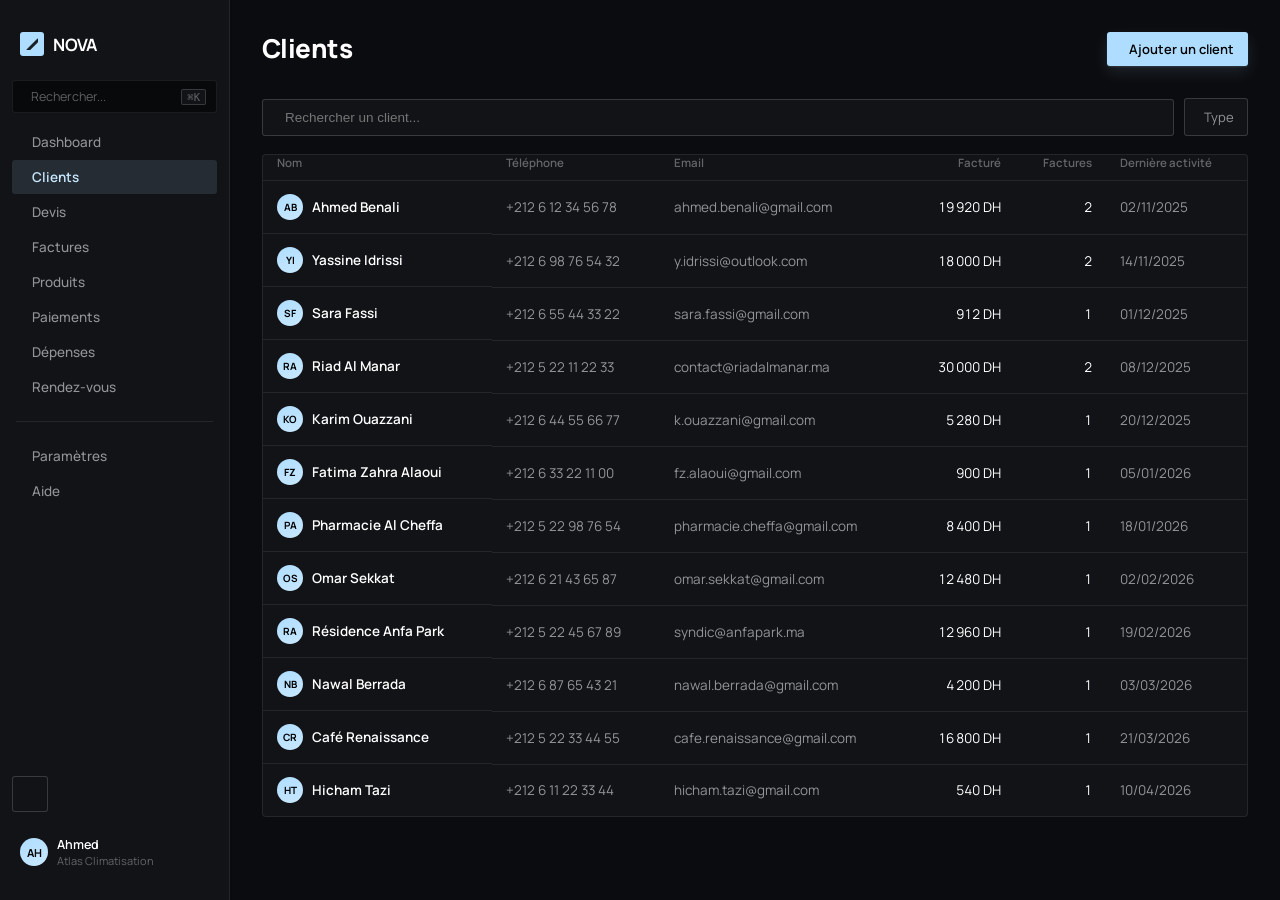
==== frontend/clients.html @ 400c8898 "Add frontend" ====
<!DOCTYPE html>
<html lang="fr">
<head>
<meta charset="UTF-8">
<meta name="viewport" content="width=device-width, initial-scale=1.0">
<title>Clients — NOVA</title>
<link rel="preconnect" href="https://fonts.googleapis.com">
<link href="https://fonts.googleapis.com/css2?family=Manrope:wght@600;700;800&family=Inter:wght@400;500;600;700&display=swap" rel="stylesheet">
<link rel="stylesheet" href="css/style.css">
<link rel="stylesheet" href="css/app.css">
</head>
<body>
<div class="app-shell">

  <aside class="sidebar">
    <a href="index.html" class="brand"><span class="brand-mark"></span>NOVA</a>
    <div class="side-search" data-cmdk-trigger><i data-lucide="search"></i> Rechercher... <kbd>⌘K</kbd></div>
    <nav class="side-nav">
      <a href="dashboard.html"><i data-lucide="layout-dashboard"></i>Dashboard</a>
      <a href="clients.html" class="active"><i data-lucide="users"></i>Clients</a>
      <a href="devis.html"><i data-lucide="file-text"></i>Devis</a>
      <a href="factures.html"><i data-lucide="receipt"></i>Factures</a>
      <a href="produits.html"><i data-lucide="package"></i>Produits</a>
      <a href="paiements.html"><i data-lucide="credit-card"></i>Paiements</a>
      <a href="depenses.html"><i data-lucide="wallet"></i>Dépenses</a>
      <a href="rendezvous.html"><i data-lucide="calendar"></i>Rendez-vous</a>
      <div class="side-sep"></div>
      <a href="settings.html"><i data-lucide="settings"></i>Paramètres</a>
      <a href="#"><i data-lucide="help-circle"></i>Aide</a>
    </nav>
    <div class="side-foot">
      <button class="theme-toggle" style="align-self:flex-start;margin-bottom:6px;" onclick="novaToggleTheme()"><i data-lucide="moon" class="icon-moon"></i><i data-lucide="sun" class="icon-sun"></i></button>
      <div class="user-chip"><div class="avatar">AH</div><div><div class="u-name">Ahmed</div><div class="u-role">Atlas Climatisation</div></div></div>
    </div>
  </aside>

  <main class="main">

    <div id="view-list">
      <div class="topbar">
        <h1>Clients</h1>
        <div class="topbar-actions">
          <button class="btn btn-primary btn-sm" onclick="novaNewClient()"><i data-lucide="user-plus"></i>Ajouter un client</button>
        </div>
      </div>

      <div class="toolbar">
        <div class="search-box"><i data-lucide="search"></i><input type="text" id="client-search" placeholder="Rechercher un client..."></div>
        <div class="filter-chip"><i data-lucide="filter"></i>Type</div>
      </div>

      <div class="panel" style="padding:0;">
        <div class="table-wrap">
          <table class="data-table">
            <thead><tr><th>Nom</th><th>Téléphone</th><th>Email</th><th style="text-align:right;">Facturé</th><th style="text-align:right;">Factures</th><th>Dernière activité</th></tr></thead>
            <tbody id="client-tbody"></tbody>
          </table>
        </div>
      </div>
    </div>

    <div id="view-detail" style="display:none;">
      <button class="btn btn-ghost btn-sm" style="margin-bottom:16px;" onclick="novaCloseDetail()"><i data-lucide="arrow-left"></i>Retour aux clients</button>
      <div class="client-hero">
        <div class="avatar" id="cd-avatar">—</div>
        <div><h1 id="cd-name">—</h1><p id="cd-contact">—</p></div>
      </div>
      <div class="stat-row">
        <div class="stat-box"><div class="s-label">Total facturé</div><div class="s-val" id="cd-total">0 DH</div></div>
        <div class="stat-box"><div class="s-label">Payé</div><div class="s-val" style="color:var(--success)" id="cd-paid">0 DH</div></div>
        <div class="stat-box"><div class="s-label">Impayé</div><div class="s-val" style="color:var(--warning)" id="cd-unpaid">0 DH</div></div>
      </div>
      <div class="panel" style="padding:0;">
        <div class="table-wrap">
          <table class="data-table">
            <thead><tr><th>Type</th><th>N°</th><th>Date</th><th style="text-align:right;">Montant</th><th>Statut</th></tr></thead>
            <tbody id="cd-history"></tbody>
          </table>
        </div>
      </div>
    </div>

  </main>
</div>

<nav class="mobile-nav">
  <a href="dashboard.html"><i data-lucide="layout-dashboard"></i>Accueil</a>
  <a href="clients.html" class="active"><i data-lucide="users"></i>Clients</a>
  <a href="devis.html"><i data-lucide="file-text"></i>Devis</a>
  <a href="factures.html"><i data-lucide="receipt"></i>Factures</a>
  <a href="settings.html"><i data-lucide="more-horizontal"></i>Plus</a>
</nav>

<script src="js/data.js"></script>
<script src="js/icons.js"></script>
<script src="js/app.js"></script>
<script src="js/clients.js"></script>
</body>
</html>
---- frontend/css/style.css ----
/* =========================================================
   NOVA — Design tokens (dark, ice-blue precision theme)
   ========================================================= */
:root{
  --bg:            #0B0C0F;
  --surface:       #121317;
  --surface-sunken:#08090B;
  --text:          #FFFFFF;
  --text-muted:    rgba(255,255,255,0.55);
  --text-faint:    rgba(255,255,255,0.35);
  --border:        rgba(255,255,255,0.08);
  --border-strong: rgba(255,255,255,0.16);

  --accent:        #AFDDFF;
  --accent-ink:    #c8e8ff;
  --accent-tint:   rgba(175,221,255,0.12);
  --accent-tint-2: rgba(175,221,255,0.22);

  --success:       #7CE7A8;
  --success-tint:  rgba(124,231,168,0.12);
  --warning:       #FFD479;
  --warning-tint:  rgba(255,212,121,0.12);
  --danger:        #FF9494;
  --danger-tint:   rgba(255,148,148,0.12);

  --radius-sm: 3px;
  --radius-md: 4px;
  --radius-lg: 6px;
  --radius-full: 3px;

  /* 4px base spacing scale — use these instead of arbitrary values */
  --space-1: 4px;
  --space-2: 8px;
  --space-3: 12px;
  --space-4: 16px;
  --space-5: 24px;
  --space-6: 32px;
  --space-7: 48px;
  --space-8: 64px;

  --shadow-sm: 0 1px 2px rgba(0,0,0,.4);
  --shadow-md: 0 4px 16px rgba(0,0,0,.5), 0 1px 2px rgba(0,0,0,.3);
  --shadow-lg: 0 16px 40px rgba(0,0,0,.6), 0 2px 8px rgba(175,221,255,.06);

  --font-display: 'Space Grotesk', 'Manrope', sans-serif;
  --font-body: 'Manrope', sans-serif;

  --ease: cubic-bezier(.4,0,.2,1);
  --ease-out: cubic-bezier(.16,1,.3,1);
}

/* Toggle = graphite (default) <-> true black, both within the same ice-on-black family */
html[data-theme="dark"]{
  --bg:            #000000;
  --surface:       #0A0A0C;
  --surface-sunken:#000000;
  --border:        rgba(255,255,255,0.06);
  --border-strong: rgba(255,255,255,0.14);
}

*,*::before,*::after{ box-sizing:border-box; }
html{ scroll-behavior:smooth; }
body{
  margin:0;
  font-family:var(--font-body);
  background:var(--bg);
  color:var(--text);
  -webkit-font-smoothing:antialiased;
  transition:background .25s var(--ease), color .25s var(--ease);
}
img{ max-width:100%; display:block; }
a{ color:inherit; text-decoration:none; }
button{ font-family:inherit; }
::selection{ background:var(--accent-tint-2); color:var(--accent-ink); }

:focus-visible{
  outline: 2px solid var(--accent);
  outline-offset: 2px;
  border-radius:2px;
}

h1,h2,h3,h4{
  font-family:var(--font-display);
  margin:0;
  letter-spacing:-0.02em;
  line-height:1.15;
}

p{ margin:0; line-height:1.6; color:var(--text-muted); }

/* Buttons */
.btn{
  display:inline-flex;
  align-items:center;
  justify-content:center;
  gap:8px;
  padding:11px 20px;
  border-radius:var(--radius-sm);
  font-size:14px;
  font-weight:600;
  border:1px solid transparent;
  cursor:pointer;
  transition:transform .15s var(--ease), box-shadow .2s var(--ease), background .2s var(--ease), border-color .2s var(--ease);
  white-space:nowrap;
}
.btn:active{ transform:translateY(1px) scale(.99); }
.btn svg{ width:16px; height:16px; }

.btn-primary{
  background:var(--accent);
  color:#000;
  box-shadow:0 1px 2px rgba(175,221,255,.15), 0 6px 16px rgba(175,221,255,.12);
}
.btn-primary:hover{ background:var(--accent-ink); box-shadow:0 2px 6px rgba(175,221,255,.2), 0 10px 22px rgba(175,221,255,.16); }

.btn-secondary{
  background:var(--surface);
  color:var(--text);
  border-color:var(--border-strong);
}
.btn-secondary:hover{ border-color:var(--accent); color:var(--accent); }

.btn-ghost{
  background:transparent;
  color:var(--text-muted);
}
.btn-ghost:hover{ color:var(--text); background:var(--surface-sunken); }

.btn-sm{ padding:7px 13px; font-size:13px; border-radius:3px; }
.btn-lg{ padding:14px 26px; font-size:15px; border-radius:3px; }
.btn-block{ width:100%; }
.btn-danger-ghost{ color:var(--danger); }
.btn-danger-ghost:hover{ background:var(--danger-tint); }

/* Wordmark (sidebar brand) */
.brand{
  display:flex; align-items:center; gap:9px;
  font-family:var(--font-display);
  font-weight:700;
  font-size:17px;
  letter-spacing:-0.01em;
}
.brand-mark{
  width:24px; height:24px;
  border-radius:3px;
  background:var(--accent);
  position:relative;
  flex-shrink:0;
}
.brand-mark::after{
  content:"";
  position:absolute; inset:6px;
  border-radius:1px;
  background:#000;
  opacity:.85;
  clip-path:polygon(0 100%, 100% 0, 100% 35%, 35% 100%);
}

/* Scroll-reveal */
.reveal{
  opacity:0;
  transform:translateY(18px);
  transition:opacity .55s var(--ease-out), transform .55s var(--ease-out);
}
.reveal.in-view{ opacity:1; transform:translateY(0); }
@media (prefers-reduced-motion: reduce){
  .reveal{ opacity:1; transform:none; transition:none; }
}

/* Theme toggle button */
.theme-toggle{
  width:36px; height:36px; border-radius:3px; border:1px solid var(--border-strong);
  background:var(--surface); display:flex; align-items:center; justify-content:center; cursor:pointer;
  color:var(--text-muted);
}
.theme-toggle:hover{ color:var(--text); border-color:var(--accent); }
.theme-toggle svg{ width:16px; height:16px; }
.theme-toggle .icon-sun{ display:none; }
html[data-theme="dark"] .theme-toggle .icon-moon{ display:none; }
html[data-theme="dark"] .theme-toggle .icon-sun{ display:block; }
---- frontend/css/app.css ----
/* =========================================================
   NOVA — App shell (dashboard, devis, factures, clients)
   ========================================================= */
.app-shell{
  display:grid;
  grid-template-columns:230px 1fr;
  min-height:100vh;
}

/* ---------- Sidebar ---------- */
.sidebar{
  background:var(--surface);
  border-right:1px solid var(--border);
  padding:var(--space-5) var(--space-3);
  display:flex; flex-direction:column;
  position:sticky; top:0; height:100vh;
}
.sidebar .brand{ padding:var(--space-2) var(--space-2) var(--space-5); }
.side-nav{ display:flex; flex-direction:column; gap:1px; }
.side-nav a{
  display:flex; align-items:center; gap:10px;
  padding:8px 10px; border-radius:3px;
  font-size:13.5px; font-weight:500; color:var(--text-muted);
  transition:background .15s var(--ease), color .15s var(--ease);
}
.side-nav a svg{ width:17px; height:17px; flex-shrink:0; }
.side-nav a:hover{ background:var(--surface-sunken); color:var(--text); }
.side-nav a.active{ background:var(--accent-tint); color:var(--accent-ink); font-weight:600; }
.side-nav-label{
  font-size:10.5px; font-weight:700; letter-spacing:.06em; text-transform:uppercase;
  color:var(--text-faint); padding:var(--space-4) var(--space-2) 6px;
}
.side-nav-label:first-child{ padding-top:0; }
.side-sep{ height:1px; background:var(--border); margin:var(--space-4) 4px; }
.side-foot{ margin-top:auto; display:flex; flex-direction:column; gap:2px; }

.side-search{
  display:flex; align-items:center; gap:8px;
  border:1px solid var(--border); border-radius:3px;
  padding:7px 10px; margin-bottom:var(--space-3); font-size:12.5px; color:var(--text-faint);
  cursor:pointer; background:var(--surface-sunken);
}
.side-search kbd{
  margin-left:auto; font-size:10.5px; background:var(--surface); border:1px solid var(--border-strong);
  border-radius:2px; padding:1px 5px; color:var(--text-faint);
}

/* Quick-create — one button, every creation action, reachable from any page */
.quick-create{ position:relative; margin-bottom:var(--space-4); }
.quick-create-btn{
  display:flex; align-items:center; justify-content:center; gap:7px; width:100%;
  padding:9px 12px; border-radius:3px; border:none; cursor:pointer;
  background:var(--accent); color:#000; font-size:13.5px; font-weight:600;
  transition:background .15s var(--ease);
}
.quick-create-btn:hover{ background:var(--accent-ink); }
.quick-create-btn svg{ width:15px; height:15px; }
.quick-create-menu{
  position:absolute; top:calc(100% + 6px); left:0; right:0; z-index:80;
  background:var(--surface); border:1px solid var(--border); border-radius:3px;
  box-shadow:var(--shadow-lg); padding:6px; opacity:0; pointer-events:none; transform:translateY(-4px);
  transition:opacity .15s var(--ease), transform .15s var(--ease);
}
.quick-create-menu.open{ opacity:1; pointer-events:auto; transform:translateY(0); }
.quick-create-menu a{
  display:flex; align-items:center; gap:9px; padding:8px 9px; border-radius:3px;
  font-size:13px; color:var(--text); font-weight:500;
}
.quick-create-menu a:hover{ background:var(--surface-sunken); }
.quick-create-menu a svg{ width:15px; height:15px; color:var(--text-muted); }

.user-chip{
  display:flex; align-items:center; gap:9px;
  padding:8px 8px; border-radius:3px; margin-top:8px;
}
.user-chip:hover{ background:var(--surface-sunken); }
.avatar{
  width:28px; height:28px; border-radius:50%;
  background:linear-gradient(155deg, var(--accent), var(--accent-ink));
  color:#000; display:flex; align-items:center; justify-content:center;
  font-size:11px; font-weight:700; flex-shrink:0;
}
.user-chip .u-name{ font-size:12.5px; font-weight:600; }
.user-chip .u-role{ font-size:11px; color:var(--text-faint); }

/* ---------- Main area ---------- */
.main{ padding:var(--space-6) var(--space-6) var(--space-8); min-width:0; }
.topbar{
  display:flex; align-items:center; justify-content:space-between; margin-bottom:var(--space-6); gap:16px;
}
.topbar h1{ font-size:26px; font-weight:800; }
.topbar-actions{ display:flex; align-items:center; gap:10px; }

.page-head{ margin-bottom:var(--space-6); }
.page-head h1{ font-size:26px; font-weight:800; margin-bottom:6px; }
.page-head p{ font-size:14px; }

/* ---------- KPI cards ---------- */
.kpi-grid{ display:grid; grid-template-columns:repeat(4,1fr); gap:var(--space-4); margin-bottom:var(--space-6); }
.kpi-card{
  background:var(--surface); border:1px solid var(--border); border-radius:var(--radius-md);
  padding:18px 20px; transition:box-shadow .2s var(--ease), transform .2s var(--ease);
}
.kpi-card:hover{ box-shadow:var(--shadow-sm); transform:translateY(-1px); }
.kpi-top{ display:flex; align-items:center; justify-content:space-between; margin-bottom:10px; }
.kpi-label{ font-size:12.5px; color:var(--text-muted); font-weight:500; }
.kpi-icon{ width:28px; height:28px; border-radius:3px; display:flex; align-items:center; justify-content:center; background:var(--accent-tint); color:var(--accent); }
.kpi-icon svg{ width:14px; height:14px; }
.kpi-val{ font-family:var(--font-display); font-size:25px; font-weight:800; margin-bottom:8px; }
.kpi-delta{ font-size:12px; font-weight:600; display:inline-flex; align-items:center; gap:4px; white-space:nowrap; }
.kpi-delta.up{ color:var(--success); }
.kpi-delta.down{ color:var(--danger); }
.kpi-delta-note{ color:var(--text-faint); font-weight:400; }
.kpi-bottom{ display:flex; align-items:center; justify-content:space-between; gap:10px; }
.sparkline{ width:58px; height:24px; overflow:visible; flex-shrink:0; }
.sparkline polyline{
  fill:none; stroke:var(--accent); stroke-width:2; stroke-linecap:round; stroke-linejoin:round;
  stroke-dasharray:220; stroke-dashoffset:220; animation:spark-draw 1.2s var(--ease-out) .2s forwards;
}
.sparkline.warn polyline{ stroke:var(--warning); }
@keyframes spark-draw{ to{ stroke-dashoffset:0; } }

/* Topbar date */
.topbar-date{ font-size:13px; color:var(--text-muted); margin-top:4px; text-transform:capitalize; }

/* ---------- Bento dashboard grid ---------- */
.dash-grid{
  display:grid;
  grid-template-columns:1.3fr 0.9fr 0.9fr;
  grid-template-areas:
    "chart chart donut"
    "ai appts clients";
  gap:var(--space-4);
  margin-bottom:var(--space-4);
}
.dash-grid > .chart-card{ grid-area:chart; }
.dash-grid > .donut-card{ grid-area:donut; }
.dash-grid > .ai-card{ grid-area:ai; margin-bottom:0; }
.dash-grid > .appts-card{ grid-area:appts; }
.dash-grid > .clients-card{ grid-area:clients; }

/* Donut */
.donut-wrap{ position:relative; width:130px; height:130px; margin:4px auto 16px; }
.donut-ring{ width:100%; height:100%; border-radius:50%; transition:background 1s var(--ease-out); }
.donut-center{
  position:absolute; inset:20px; border-radius:50%; background:var(--surface);
  display:flex; flex-direction:column; align-items:center; justify-content:center; text-align:center;
}
.donut-center-val{ font-family:var(--font-display); font-weight:800; font-size:19px; }
.donut-center-lbl{ font-size:9.5px; color:var(--text-muted); margin-top:2px; max-width:70px; line-height:1.3; }
.donut-legend{ display:flex; flex-direction:column; gap:9px; }
.dl-row{ display:flex; align-items:center; gap:8px; font-size:12.5px; }
.dl-dot{ width:8px; height:8px; border-radius:50%; flex-shrink:0; }
.dl-name{ flex:1; color:var(--text); min-width:0; overflow:hidden; text-overflow:ellipsis; white-space:nowrap; }
.dl-pct{ color:var(--text-muted); font-variant-numeric:tabular-nums; font-weight:600; }

/* Mini lists (appointments / top clients) */
.mini-list{ display:flex; flex-direction:column; }
.mini-row{ display:flex; align-items:center; gap:10px; padding:10px 0; border-bottom:1px solid var(--border); }
.mini-row:last-child{ border-bottom:none; padding-bottom:2px; }
.mini-row:first-child{ padding-top:0; }
.mr-icon{ width:30px; height:30px; border-radius:3px; background:var(--accent-tint); color:var(--accent); display:flex; align-items:center; justify-content:center; flex-shrink:0; }
.mr-icon svg{ width:14px; height:14px; }
.mr-main{ flex:1; min-width:0; }
.mr-title{ font-size:13px; font-weight:600; white-space:nowrap; overflow:hidden; text-overflow:ellipsis; }
.mr-sub{ font-size:11.5px; color:var(--text-muted); }
.mr-value{ font-size:12.5px; font-weight:700; color:var(--text); white-space:nowrap; flex-shrink:0; }

@media (max-width:1080px){
  .dash-grid{
    grid-template-columns:1fr;
    grid-template-areas:
      "chart"
      "donut"
      "ai"
      "appts"
      "clients";
  }
}

/* ---------- Card / panel ---------- */
.panel{
  background:var(--surface); border:1px solid var(--border); border-radius:var(--radius-md);
  padding:var(--space-5);
}
.panel-head{ display:flex; align-items:center; justify-content:space-between; margin-bottom:var(--space-4); }
.panel-head h2{ font-size:15px; font-weight:700; letter-spacing:-.005em; }
.panel-head .link{ font-size:13px; color:var(--accent); font-weight:600; }

.grid-2{ display:grid; grid-template-columns:1.5fr 1fr; gap:var(--space-4); }

/* Bar chart (dashboard revenue) */
.bars{ display:flex; align-items:flex-end; gap:10px; height:170px; padding-top:8px; }
.bar-col{ flex:1; display:flex; flex-direction:column; align-items:center; gap:8px; }
.bar-col .bar{
  width:100%; border-radius:2px 2px 2px 2px; background:var(--accent-tint-2);
  transition:height .8s var(--ease-out);
}
.bar-col .bar.hi{ background:var(--accent); }
.bar-col .bar-lbl{ font-size:11px; color:var(--text-faint); }

/* ---------- AI assistant card ---------- */
.ai-card{
  border-radius:var(--radius-lg);
  background:linear-gradient(160deg, var(--accent-tint), var(--surface) 60%);
  border:1px solid var(--accent-tint-2);
  color:var(--text); padding:24px; position:relative; overflow:hidden;
}
.ai-card h2{ color:var(--text); font-size:17px; margin-bottom:4px; }
.ai-card p{ color:var(--text-muted); font-size:13.5px; margin-bottom:18px; }
.ai-quick-actions{ display:grid; grid-template-columns:repeat(2,1fr); gap:9px; }
.ai-quick-actions button{
  background:rgba(255,255,255,.04); border:1px solid var(--border-strong);
  color:var(--text); text-align:left; padding:11px 13px; border-radius:3px; font-size:13px; font-weight:500;
  cursor:pointer; transition:background .15s var(--ease), border-color .15s var(--ease);
  display:flex; align-items:center; gap:8px;
}
.ai-quick-actions button:hover{ background:var(--accent-tint); border-color:var(--accent); }
.ai-quick-actions svg{ width:15px; height:15px; flex-shrink:0; color:var(--accent); }

/* ---------- Tables ---------- */
.table-wrap{ overflow-x:auto; }
table.data-table{ width:100%; border-collapse:collapse; font-size:13.5px; }
.data-table th{
  text-align:left; font-size:11.5px; text-transform:none; color:var(--text-faint);
  font-weight:600; padding:0 14px 10px; border-bottom:1px solid var(--border);
}
.data-table td{ padding:13px 14px; border-bottom:1px solid var(--border); vertical-align:middle; }
.data-table tbody tr{ transition:background .15s var(--ease); }
.data-table tbody tr:hover{ background:var(--surface-sunken); }
.data-table tbody tr:last-child td{ border-bottom:none; }
.cell-primary{ font-weight:600; }
.cell-muted{ color:var(--text-muted); }
.cell-num{ font-variant-numeric:tabular-nums; text-align:right; }
.row-client{ display:flex; align-items:center; gap:9px; }

.status{
  display:inline-flex; align-items:center; gap:5px;
  padding:4px 10px; border-radius:var(--radius-full); font-size:12px; font-weight:600;
}
.status::before{ content:""; width:6px; height:6px; border-radius:50%; }
.status.paid{ background:var(--success-tint); color:var(--success); }
.status.paid::before{ background:var(--success); }
.status.pending{ background:var(--warning-tint); color:var(--warning); }
.status.pending::before{ background:var(--warning); }
.status.overdue{ background:var(--danger-tint); color:var(--danger); }
.status.overdue::before{ background:var(--danger); }
.status.draft{ background:var(--surface-sunken); color:var(--text-muted); }
.status.draft::before{ background:var(--text-faint); }
.status.sent{ background:var(--accent-tint); color:var(--accent-ink); }
.status.sent::before{ background:var(--accent); }
.status.accepted{ background:var(--success-tint); color:var(--success); }
.status.accepted::before{ background:var(--success); }
.status.refused{ background:var(--danger-tint); color:var(--danger); }
.status.refused::before{ background:var(--danger); }
.status.expired{ background:var(--surface-sunken); color:var(--text-faint); }
.status.expired::before{ background:var(--text-faint); }

.row-actions{ display:flex; gap:4px; justify-content:flex-end; }
.icon-btn{
  width:28px; height:28px; border-radius:3px; border:1px solid transparent;
  background:transparent; color:var(--text-muted); display:flex; align-items:center; justify-content:center;
  cursor:pointer; transition:background .15s var(--ease), color .15s var(--ease);
}
.icon-btn:hover{ background:var(--surface-sunken); color:var(--text); }
.icon-btn svg{ width:15px; height:15px; }

/* ---------- Filters / search bar ---------- */
.toolbar{ display:flex; align-items:center; gap:10px; margin-bottom:18px; flex-wrap:wrap; }
.search-box{
  display:flex; align-items:center; gap:8px; flex:1; min-width:200px;
  border:1px solid var(--border-strong); border-radius:3px; padding:9px 12px; background:var(--surface);
}
.search-box svg{ width:15px; height:15px; color:var(--text-faint); flex-shrink:0; }
.search-box input{ border:none; outline:none; background:transparent; font-size:13.5px; width:100%; color:var(--text); }
.filter-chip{
  display:flex; align-items:center; gap:6px; border:1px solid var(--border-strong); border-radius:3px;
  padding:9px 13px; font-size:13px; color:var(--text-muted); background:var(--surface); cursor:pointer;
}
.filter-chip svg{ width:14px; height:14px; }
.filter-chip:hover{ border-color:var(--accent); color:var(--text); }

/* Tabs */
.tabs{ display:flex; gap:4px; border-bottom:1px solid var(--border); margin-bottom:20px; }
.tab{
  padding:10px 4px; margin-right:22px; font-size:13.5px; font-weight:600; color:var(--text-muted);
  border-bottom:2px solid transparent; cursor:pointer;
}
.tab.active{ color:var(--accent-ink); border-color:var(--accent); }

/* ---------- Devis editor (split screen) ---------- */
.editor-shell{ display:grid; grid-template-columns:1fr 1fr; gap:20px; align-items:start; }
.editor-col{ display:flex; flex-direction:column; gap:16px; }
.field{ display:flex; flex-direction:column; gap:6px; margin-bottom:14px; }
.field label{ font-size:12.5px; font-weight:600; color:var(--text-muted); }
.field select, .field input[type="text"], .field input[type="number"], .field textarea{
  border:1px solid var(--border-strong); border-radius:3px; padding:10px 12px; font-size:13.5px;
  background:var(--surface); color:var(--text); font-family:inherit; width:100%;
}
.field select:focus, .field input:focus, .field textarea:focus{ border-color:var(--accent); }
.field textarea{ resize:vertical; min-height:88px; line-height:1.55; }

.ai-generate-btn{
  display:flex; align-items:center; justify-content:center; gap:8px;
  width:100%; padding:11px; border-radius:3px; border:1px solid var(--accent-tint-2);
  background:var(--accent-tint); color:var(--accent-ink); font-weight:600; font-size:13.5px; cursor:pointer;
  transition:background .15s var(--ease);
}
.ai-generate-btn:hover{ background:var(--accent-tint-2); }
.ai-generate-btn svg{ width:15px; height:15px; }

.line-items{ display:flex; flex-direction:column; gap:8px; margin-bottom:10px; }
.line-item{
  display:grid; grid-template-columns:1fr 78px 56px 90px 32px; gap:8px; align-items:center;
  border:1px solid var(--border); border-radius:3px; padding:9px 10px; background:var(--surface);
}
.line-item input{ border:none; background:transparent; font-size:13px; color:var(--text); outline:none; padding:2px 0; }
.line-item input[type="number"]{ text-align:center; }
.line-item select{ border:none; background:transparent; font-size:12px; color:var(--text-muted); outline:none; padding:2px 0; }
.line-item .li-remove{ color:var(--text-faint); cursor:pointer; display:flex; justify-content:center; }
.line-item .li-remove:hover{ color:var(--danger); }
.add-line-btn{
  display:flex; align-items:center; gap:6px; font-size:13px; color:var(--accent); font-weight:600;
  background:none; border:1px dashed var(--border-strong); border-radius:3px; padding:9px; cursor:pointer; justify-content:center;
}
.add-line-btn:hover{ border-color:var(--accent); background:var(--accent-tint); }

/* Document preview (A4-ish) */
.doc-sheet{
  background:#fff; color:#1A1D24; border-radius:var(--radius-md); box-shadow:var(--shadow-lg);
  padding:44px 40px; position:sticky; top:26px; border:1px solid var(--border);
  --doc-blue:#2856A3; --doc-gray-box:#F4F5F7; --doc-muted:#8A8F98;
}
.doc-head{ display:flex; justify-content:space-between; align-items:flex-start; margin-bottom:32px; }
.doc-brand-name{ font-family:var(--font-display); font-weight:800; font-size:20px; color:var(--doc-blue); letter-spacing:-.01em; }
.doc-brand-tagline{ font-size:11.5px; color:var(--doc-muted); margin-top:4px; max-width:220px; }
.doc-address{ text-align:right; font-size:11.5px; color:var(--doc-muted); line-height:1.7; }

.doc-title-row{ display:flex; justify-content:space-between; align-items:flex-end; margin-bottom:24px; }
.doc-title{ font-family:var(--font-display); font-size:23px; font-weight:800; color:#1A1D24; margin-bottom:4px; }
.doc-number{ font-size:12.5px; color:var(--doc-muted); }
.doc-number strong{ color:#1A1D24; }
.doc-dates{ text-align:right; font-size:12px; color:var(--doc-muted); line-height:1.9; }
.doc-dates strong{ color:#1A1D24; }

.doc-client-box{ background:var(--doc-gray-box); border-radius:3px; padding:16px 18px; margin-bottom:20px; }
.doc-client-box .lbl{ font-size:10px; text-transform:uppercase; letter-spacing:.06em; color:var(--doc-muted); margin-bottom:8px; font-weight:700; }
.doc-client-box .name{ font-weight:700; font-size:14px; color:#1A1D24; margin-bottom:3px; }
.doc-client-box p{ font-size:12px; color:var(--doc-muted); margin:0; line-height:1.6; }

.doc-objet{ margin-bottom:24px; }
.doc-objet .lbl{ font-size:10px; text-transform:uppercase; letter-spacing:.06em; color:var(--doc-muted); margin-bottom:6px; font-weight:700; }
.doc-objet p{ font-size:13px; color:#1A1D24; margin:0; line-height:1.5; }

table.doc-table{ width:100%; border-collapse:separate; border-spacing:0; margin-bottom:20px; border-radius:3px; overflow:hidden; }
.doc-table thead tr{ background:var(--doc-blue); }
.doc-table th{ text-align:left; font-size:11px; color:#fff; font-weight:600; padding:11px 12px; }
.doc-table th:nth-child(2), .doc-table td:nth-child(2){ text-align:center; }
.doc-table th:nth-child(3), .doc-table td:nth-child(3){ text-align:center; }
.doc-table th:nth-child(4), .doc-table td:nth-child(4){ text-align:right; }
.doc-table th:last-child, .doc-table td:last-child{ text-align:right; font-weight:700; }
.doc-table td{ padding:12px; font-size:12.5px; color:#1A1D24; border-bottom:1px solid #EEF0F3; }
.doc-table tbody tr:last-child td{ border-bottom:none; }

.doc-totals{ margin-left:auto; width:240px; display:flex; flex-direction:column; gap:9px; margin-bottom:28px; }
.doc-totals .t-row{ display:flex; justify-content:space-between; font-size:12.5px; color:var(--doc-muted); padding:0 2px; }
.doc-totals .t-row.grand{ background:var(--doc-blue); color:#fff; border-radius:3px; padding:11px 14px; margin-top:4px; font-weight:800; font-size:14.5px; }

.doc-conditions{ border-top:1px solid #EEF0F3; padding-top:18px; }
.doc-conditions .lbl{ font-size:11px; font-weight:700; color:#1A1D24; margin-bottom:8px; }
.doc-conditions p{ font-size:11px; color:var(--doc-muted); margin:0 0 4px; line-height:1.6; }

/* AI generation modal */
.modal-overlay{
  position:fixed; inset:0; background:rgba(13,14,18,.5); backdrop-filter:blur(2px);
  display:flex; align-items:center; justify-content:center; z-index:200;
  opacity:0; pointer-events:none; transition:opacity .2s var(--ease);
}
.modal-overlay.open{ opacity:1; pointer-events:auto; }
.modal{
  background:var(--surface); border-radius:var(--radius-lg); box-shadow:var(--shadow-lg);
  width:380px; padding:26px; transform:scale(.96) translateY(8px); transition:transform .25s var(--ease-out);
}
.modal-overlay.open .modal{ transform:scale(1) translateY(0); }
.modal-icon{
  width:40px; height:40px; border-radius:4px; background:var(--accent-tint); color:var(--accent);
  display:flex; align-items:center; justify-content:center; margin-bottom:14px;
}
.modal-icon svg{ width:19px; height:19px; }
.modal h3{ font-size:15.5px; margin-bottom:16px; }
.gen-steps{ display:flex; flex-direction:column; gap:12px; }
.gen-step{ display:flex; align-items:center; gap:10px; font-size:13.5px; color:var(--text-faint); }
.gen-step .gs-icon{
  width:18px; height:18px; border-radius:50%; border:1.5px solid var(--border-strong);
  display:flex; align-items:center; justify-content:center; flex-shrink:0;
}
.gen-step.active{ color:var(--text); }
.gen-step.active .gs-icon{ border-color:var(--accent); }
.gen-step.active .gs-icon::after{ content:""; width:7px; height:7px; border-radius:50%; background:var(--accent); animation:pulse 1s infinite; }
@keyframes pulse{ 50%{ opacity:.35; } }
.gen-step.done{ color:var(--text); }
.gen-step.done .gs-icon{ background:var(--success); border-color:var(--success); }
.gen-step.done .gs-icon svg{ width:10px; height:10px; stroke:#000; }

/* Voice + scanner cards */
.feature-mini{
  border:1px solid var(--border); border-radius:var(--radius-md); padding:18px; background:var(--surface);
}
.feature-mini h3{ font-size:14px; font-weight:700; margin-bottom:4px; }
.feature-mini p{ font-size:12.5px; margin-bottom:14px; }
.voice-dots{ display:flex; gap:4px; justify-content:center; align-items:center; height:26px; }
.voice-dots i{ width:4px; height:14px; background:var(--accent); border-radius:2px; animation:voice 1s ease-in-out infinite; }
.voice-dots i:nth-child(2){ animation-delay:.1s; } .voice-dots i:nth-child(3){ animation-delay:.2s; }
.voice-dots i:nth-child(4){ animation-delay:.3s; } .voice-dots i:nth-child(5){ animation-delay:.4s; }
@keyframes voice{ 0%,100%{ height:6px; } 50%{ height:22px; } }

/* ---------- Toasts ---------- */
.toast-stack{ position:fixed; bottom:22px; right:22px; display:flex; flex-direction:column; gap:10px; z-index:300; }
.toast{
  background:var(--surface); color:var(--text); border:1px solid var(--border-strong);
  padding:12px 16px; border-radius:3px; font-size:13.5px;
  box-shadow:var(--shadow-lg); display:flex; align-items:center; gap:9px;
  animation:toast-in .25s var(--ease-out);
}
@keyframes toast-in{ from{ opacity:0; transform:translateY(10px); } }
.toast svg{ width:15px; height:15px; color:var(--success); flex-shrink:0; }

/* ---------- Command palette ---------- */
.cmdk-overlay{
  position:fixed; inset:0; background:rgba(13,14,18,.45); z-index:400;
  display:flex; align-items:flex-start; justify-content:center; padding-top:14vh;
  opacity:0; pointer-events:none; transition:opacity .15s var(--ease);
}
.cmdk-overlay.open{ opacity:1; pointer-events:auto; }
.cmdk{
  width:560px; max-width:90vw; background:var(--surface); border-radius:var(--radius-lg);
  box-shadow:var(--shadow-lg); overflow:hidden; transform:translateY(-8px); transition:transform .2s var(--ease-out);
  border:1px solid var(--border);
}
.cmdk-overlay.open .cmdk{ transform:translateY(0); }
.cmdk-input{ display:flex; align-items:center; gap:10px; padding:15px 18px; border-bottom:1px solid var(--border); }
.cmdk-input svg{ width:16px; height:16px; color:var(--text-faint); }
.cmdk-input input{ border:none; outline:none; background:transparent; font-size:15px; width:100%; color:var(--text); }
.cmdk-list{ max-height:320px; overflow-y:auto; padding:8px; }
.cmdk-item{
  display:flex; align-items:center; gap:11px; padding:10px 11px; border-radius:3px; font-size:13.5px; cursor:pointer;
}
.cmdk-item svg{ width:15px; height:15px; color:var(--text-muted); }
.cmdk-item:hover, .cmdk-item.sel{ background:var(--accent-tint); color:var(--accent-ink); }
.cmdk-item:hover svg, .cmdk-item.sel svg{ color:var(--accent-ink); }
.cmdk-group-label{ font-size:11px; color:var(--text-faint); padding:8px 11px 4px; }

/* Skeleton loading */
.skeleton{ background:linear-gradient(90deg, var(--surface-sunken) 25%, var(--border) 37%, var(--surface-sunken) 63%); background-size:400% 100%; animation:sk 1.4s ease infinite; border-radius:2px; }
@keyframes sk{ 0%{ background-position:100% 50%; } 100%{ background-position:0 50%; } }

/* Client detail */
.client-hero{ display:flex; align-items:center; gap:14px; margin-bottom:22px; }
.client-hero .avatar{ width:48px; height:48px; font-size:16px; }
.client-hero h1{ font-size:20px; }
.client-hero p{ font-size:13px; }
.stat-row{ display:grid; grid-template-columns:repeat(3,1fr); gap:14px; margin-bottom:22px; }
.stat-box{ border:1px solid var(--border); border-radius:var(--radius-md); padding:16px; background:var(--surface); }
.stat-box .s-label{ font-size:12px; color:var(--text-muted); margin-bottom:6px; }
.stat-box .s-val{ font-family:var(--font-display); font-size:20px; font-weight:800; }

/* Empty state */
.empty-state{ text-align:center; padding:60px 20px; color:var(--text-muted); }
.empty-state .es-icon{ width:44px; height:44px; margin:0 auto 14px; color:var(--text-faint); }

/* Mobile bottom nav */
.mobile-nav{ display:none; }

@media (max-width: 1080px){
  .grid-2{ grid-template-columns:1fr; }
  .kpi-grid{ grid-template-columns:repeat(2,1fr); }
  .editor-shell{ grid-template-columns:1fr; }
  .doc-sheet{ position:static; }
}
@media (max-width: 860px){
  .app-shell{ grid-template-columns:1fr; }
  .sidebar{ display:none; }
  .main{ padding:18px 16px 90px; }
  .kpi-grid{ grid-template-columns:1fr 1fr; }
  .mobile-nav{
    display:flex; position:fixed; bottom:0; left:0; right:0; height:60px;
    background:var(--surface); border-top:1px solid var(--border); z-index:60;
    justify-content:space-around; align-items:center;
  }
  .mobile-nav a{ display:flex; flex-direction:column; align-items:center; gap:3px; font-size:10.5px; color:var(--text-faint); }
  .mobile-nav a.active{ color:var(--accent); }
  .mobile-nav svg{ width:19px; height:19px; }
}
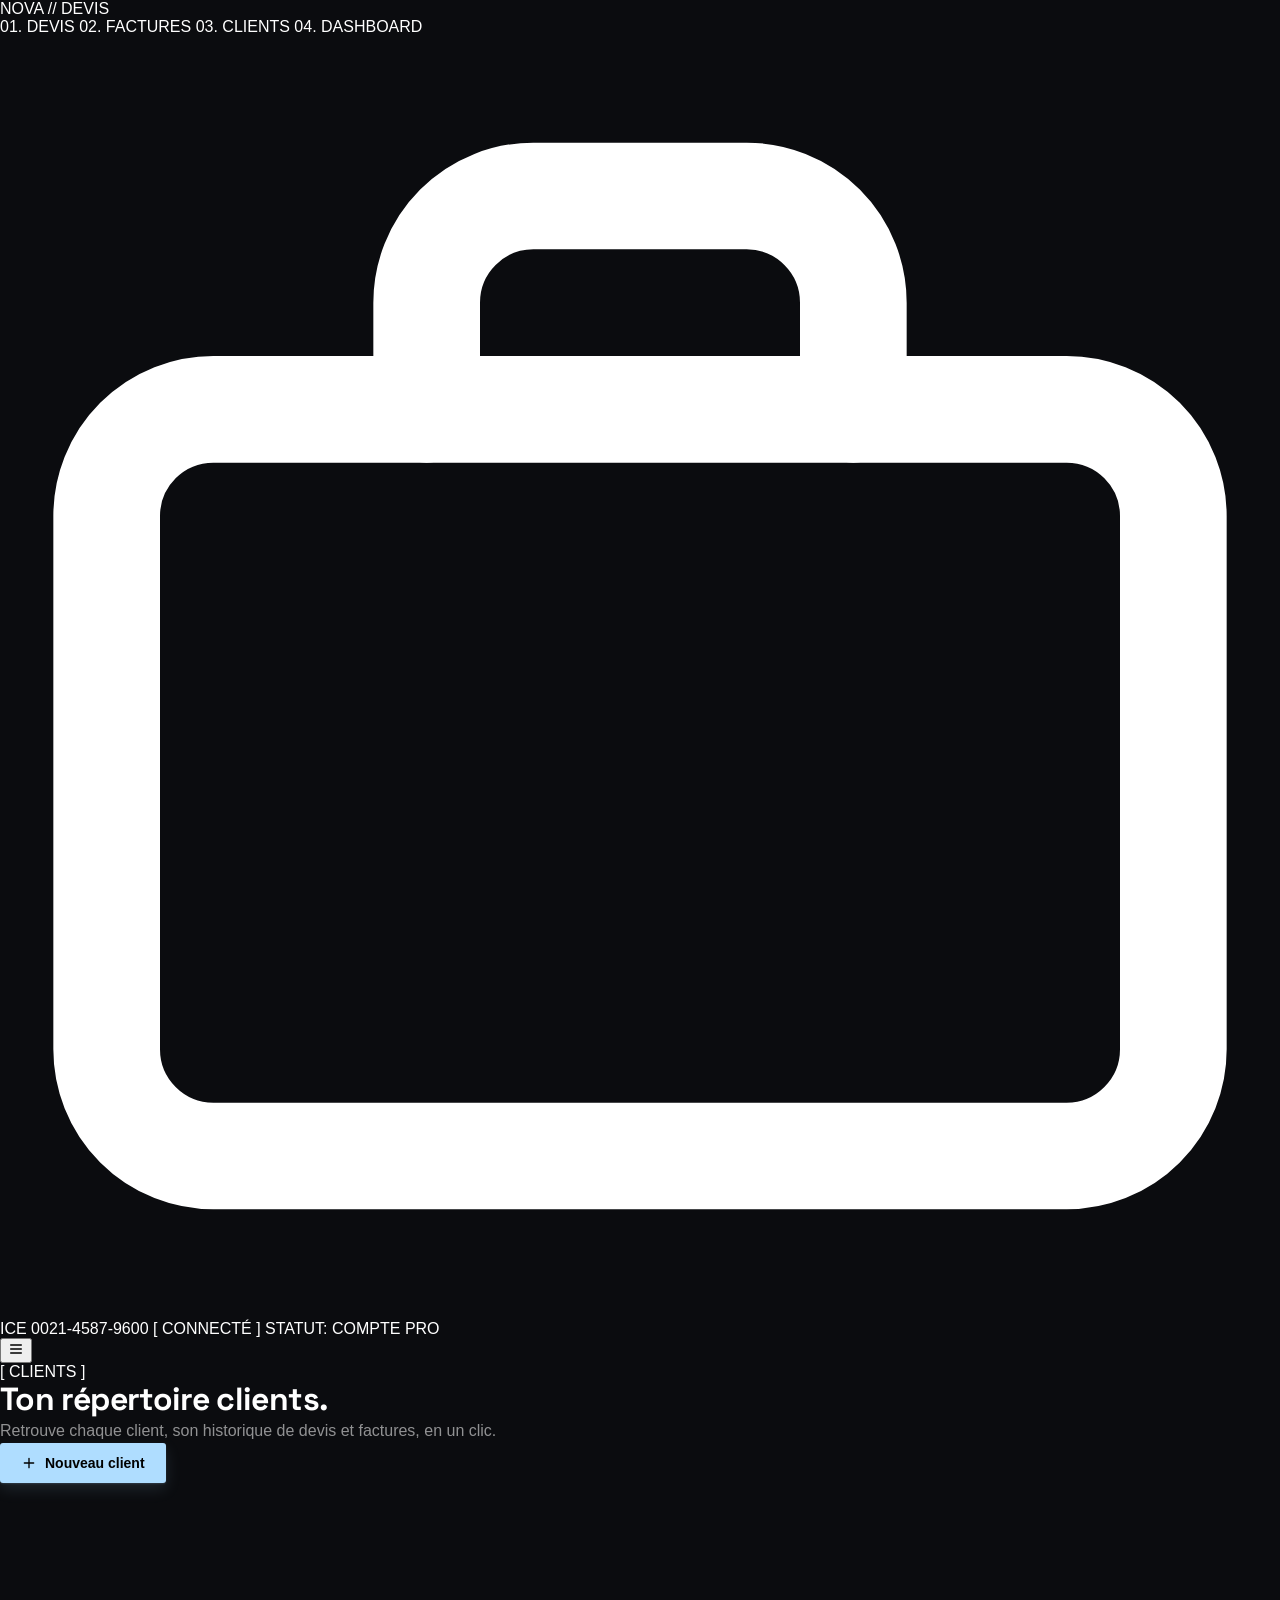
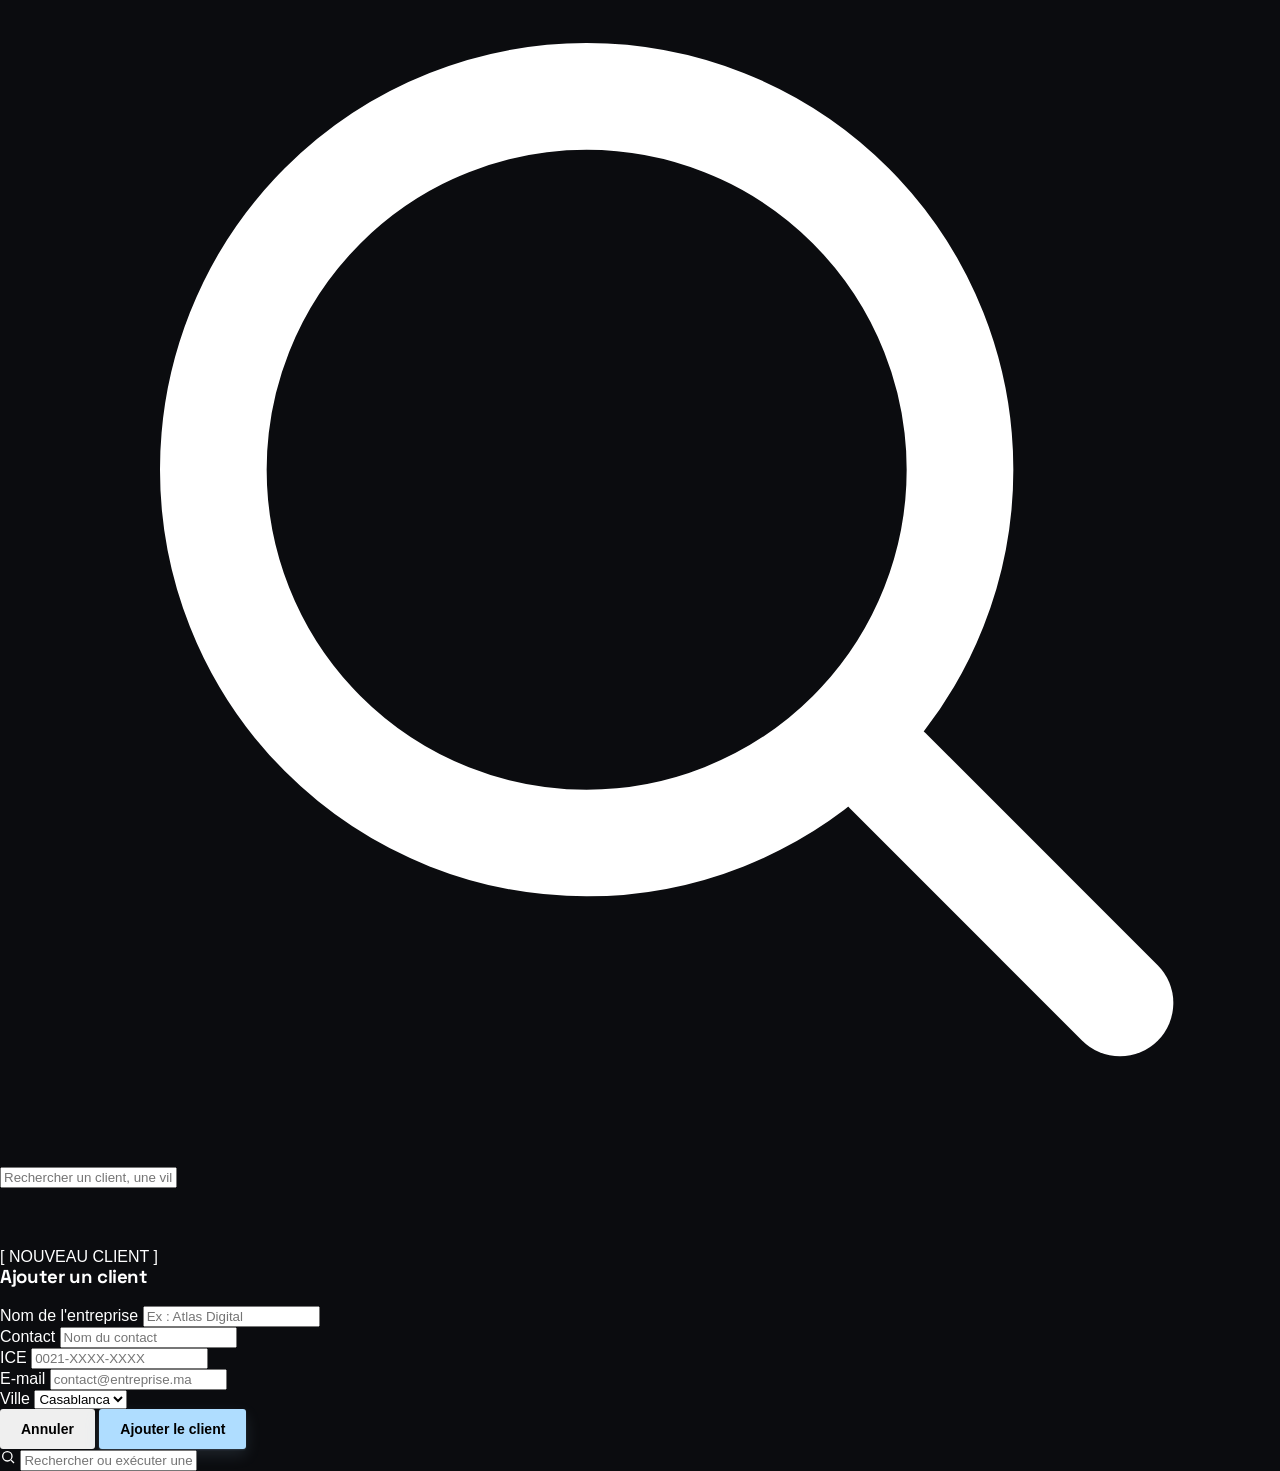
==== commit 88b38f0b: "Update clients.html" ====
--- a/frontend/clients.html
+++ b/frontend/clients.html
@@ -3,96 +3,112 @@
 <head>
 <meta charset="UTF-8">
 <meta name="viewport" content="width=device-width, initial-scale=1.0">
-<title>Clients — NOVA</title>
+<title>Clients — NOVA // DEVIS</title>
 <link rel="preconnect" href="https://fonts.googleapis.com">
-<link href="https://fonts.googleapis.com/css2?family=Manrope:wght@600;700;800&family=Inter:wght@400;500;600;700&display=swap" rel="stylesheet">
+<link href="https://fonts.googleapis.com/css2?family=Space+Grotesk:wght@500;700&family=IBM+Plex+Mono:wght@400;500;600&display=swap" rel="stylesheet">
 <link rel="stylesheet" href="css/style.css">
-<link rel="stylesheet" href="css/app.css">
+<style>
+  .client-card{cursor:pointer;}
+  .client-avatar{width:38px;height:38px;border:1px solid var(--line-strong);display:flex;align-items:center;justify-content:center;
+    font-family:'Space Grotesk',sans-serif;font-weight:700;font-size:14px;color:var(--accent);margin-bottom:14px;}
+  .client-stats{display:flex;gap:18px;margin-top:16px;padding-top:14px;border-top:1px solid var(--line);}
+  .client-stats div{font-size:11px;color:var(--muted-2);}
+  .client-stats b{display:block;font-family:'Space Grotesk',sans-serif;font-size:15px;color:var(--ink);font-weight:700;margin-bottom:2px;}
+</style>
 </head>
 <body>
-<div class="app-shell">
 
-  <aside class="sidebar">
-    <a href="index.html" class="brand"><span class="brand-mark"></span>NOVA</a>
-    <div class="side-search" data-cmdk-trigger><i data-lucide="search"></i> Rechercher... <kbd>⌘K</kbd></div>
-    <nav class="side-nav">
-      <a href="dashboard.html"><i data-lucide="layout-dashboard"></i>Dashboard</a>
-      <a href="clients.html" class="active"><i data-lucide="users"></i>Clients</a>
-      <a href="devis.html"><i data-lucide="file-text"></i>Devis</a>
-      <a href="factures.html"><i data-lucide="receipt"></i>Factures</a>
-      <a href="produits.html"><i data-lucide="package"></i>Produits</a>
-      <a href="paiements.html"><i data-lucide="credit-card"></i>Paiements</a>
-      <a href="depenses.html"><i data-lucide="wallet"></i>Dépenses</a>
-      <a href="rendezvous.html"><i data-lucide="calendar"></i>Rendez-vous</a>
-      <div class="side-sep"></div>
-      <a href="settings.html"><i data-lucide="settings"></i>Paramètres</a>
-      <a href="#"><i data-lucide="help-circle"></i>Aide</a>
+<div class="stage">
+  <header class="nav">
+    <a href="index.html" class="logo">NOVA // DEVIS</a>
+    <nav class="nav-links">
+      <a href="devis.html">01. DEVIS</a>
+      <a href="factures.html">02. FACTURES</a>
+      <a href="clients.html" class="active">03. CLIENTS</a>
+      <a href="dashboard.html">04. DASHBOARD</a>
     </nav>
-    <div class="side-foot">
-      <button class="theme-toggle" style="align-self:flex-start;margin-bottom:6px;" onclick="novaToggleTheme()"><i data-lucide="moon" class="icon-moon"></i><i data-lucide="sun" class="icon-sun"></i></button>
-      <div class="user-chip"><div class="avatar">AH</div><div><div class="u-name">Ahmed</div><div class="u-role">Atlas Climatisation</div></div></div>
+    <div class="nav-right">
+      <svg class="nav-icon" viewBox="0 0 24 24" fill="none" stroke="currentColor" stroke-width="2" stroke-linecap="round" stroke-linejoin="round"><rect x="2" y="7" width="20" height="14" rx="2"/><path d="M16 7V5a2 2 0 0 0-2-2h-4a2 2 0 0 0-2 2v2"/></svg>
+      <span>ICE 0021-4587-9600</span>
+      <span class="tag">[ CONNECTÉ ]</span>
+      <span>STATUT:</span>
+      <span class="pill">COMPTE PRO</span>
     </div>
-  </aside>
+    <button class="nav-burger"><svg width="16" height="16" viewBox="0 0 24 24" fill="none" stroke="currentColor" stroke-width="2" stroke-linecap="round"><path d="M4 6h16M4 12h16M4 18h16"/></svg></button>
+  </header>
 
-  <main class="main">
-
-    <div id="view-list">
-      <div class="topbar">
-        <h1>Clients</h1>
-        <div class="topbar-actions">
-          <button class="btn btn-primary btn-sm" onclick="novaNewClient()"><i data-lucide="user-plus"></i>Ajouter un client</button>
+  <div class="wrap">
+    <div class="page-head reveal">
+      <span class="eyebrow">[ CLIENTS ]</span>
+      <div class="page-head-row">
+        <div>
+          <h1>Ton répertoire clients.</h1>
+          <p class="sub">Retrouve chaque client, son historique de devis et factures, en un clic.</p>
         </div>
-      </div>
-
-      <div class="toolbar">
-        <div class="search-box"><i data-lucide="search"></i><input type="text" id="client-search" placeholder="Rechercher un client..."></div>
-        <div class="filter-chip"><i data-lucide="filter"></i>Type</div>
-      </div>
-
-      <div class="panel" style="padding:0;">
-        <div class="table-wrap">
-          <table class="data-table">
-            <thead><tr><th>Nom</th><th>Téléphone</th><th>Email</th><th style="text-align:right;">Facturé</th><th style="text-align:right;">Factures</th><th>Dernière activité</th></tr></thead>
-            <tbody id="client-tbody"></tbody>
-          </table>
-        </div>
+        <button class="btn btn-primary" id="openNewClient">
+          <svg width="15" height="15" viewBox="0 0 24 24" fill="none" stroke="currentColor" stroke-width="2" stroke-linecap="round"><path d="M12 5v14M5 12h14"/></svg>
+          Nouveau client
+        </button>
       </div>
     </div>
 
-    <div id="view-detail" style="display:none;">
-      <button class="btn btn-ghost btn-sm" style="margin-bottom:16px;" onclick="novaCloseDetail()"><i data-lucide="arrow-left"></i>Retour aux clients</button>
-      <div class="client-hero">
-        <div class="avatar" id="cd-avatar">—</div>
-        <div><h1 id="cd-name">—</h1><p id="cd-contact">—</p></div>
-      </div>
-      <div class="stat-row">
-        <div class="stat-box"><div class="s-label">Total facturé</div><div class="s-val" id="cd-total">0 DH</div></div>
-        <div class="stat-box"><div class="s-label">Payé</div><div class="s-val" style="color:var(--success)" id="cd-paid">0 DH</div></div>
-        <div class="stat-box"><div class="s-label">Impayé</div><div class="s-val" style="color:var(--warning)" id="cd-unpaid">0 DH</div></div>
-      </div>
-      <div class="panel" style="padding:0;">
-        <div class="table-wrap">
-          <table class="data-table">
-            <thead><tr><th>Type</th><th>N°</th><th>Date</th><th style="text-align:right;">Montant</th><th>Statut</th></tr></thead>
-            <tbody id="cd-history"></tbody>
-          </table>
-        </div>
+    <div class="toolbar reveal">
+      <div class="search-box">
+        <svg viewBox="0 0 24 24" fill="none" stroke="currentColor" stroke-width="2" stroke-linecap="round"><circle cx="11" cy="11" r="7"/><path d="m21 21-4.35-4.35"/></svg>
+        <input type="text" id="searchInput" placeholder="Rechercher un client, une ville, un ICE…">
       </div>
     </div>
 
-  </main>
+    <div id="clientsWrap" style="margin:24px 0 60px;"></div>
+  </div>
 </div>
 
-<nav class="mobile-nav">
-  <a href="dashboard.html"><i data-lucide="layout-dashboard"></i>Accueil</a>
-  <a href="clients.html" class="active"><i data-lucide="users"></i>Clients</a>
-  <a href="devis.html"><i data-lucide="file-text"></i>Devis</a>
-  <a href="factures.html"><i data-lucide="receipt"></i>Factures</a>
-  <a href="settings.html"><i data-lucide="more-horizontal"></i>Plus</a>
-</nav>
+<!-- New client modal -->
+<div class="modal-center" id="clientModal">
+  <div class="modal-box">
+    <span class="eyebrow" style="margin-bottom:6px;">[ NOUVEAU CLIENT ]</span>
+    <h3 style="margin-bottom:18px;">Ajouter un client</h3>
+    <form id="clientForm">
+      <div class="field">
+        <label>Nom de l'entreprise</label>
+        <input type="text" id="cName" placeholder="Ex : Atlas Digital" required>
+      </div>
+      <div class="field-row">
+        <div class="field">
+          <label>Contact</label>
+          <input type="text" id="cContact" placeholder="Nom du contact">
+        </div>
+        <div class="field">
+          <label>ICE</label>
+          <input type="text" id="cIce" placeholder="0021-XXXX-XXXX">
+        </div>
+      </div>
+      <div class="field-row">
+        <div class="field">
+          <label>E-mail</label>
+          <input type="email" id="cEmail" placeholder="contact@entreprise.ma">
+        </div>
+        <div class="field">
+          <label>Ville</label>
+          <select id="cCity">
+            <option>Casablanca</option><option>Rabat</option><option>Marrakech</option>
+            <option>Fès</option><option>Tanger</option><option>Agadir</option><option>Meknès</option>
+          </select>
+        </div>
+      </div>
+      <div class="flex gap-12 mt-24">
+        <button type="button" class="btn" id="cancelClient">Annuler</button>
+        <button type="submit" class="btn btn-primary" style="flex:1;">Ajouter le client</button>
+      </div>
+    </form>
+  </div>
+</div>
 
-<script src="js/data.js"></script>
-<script src="js/icons.js"></script>
+<!-- Client detail modal -->
+<div class="modal-center" id="detailModal">
+  <div class="modal-box" id="detailContent" style="max-width:520px;"></div>
+</div>
+
 <script src="js/app.js"></script>
 <script src="js/clients.js"></script>
 </body>
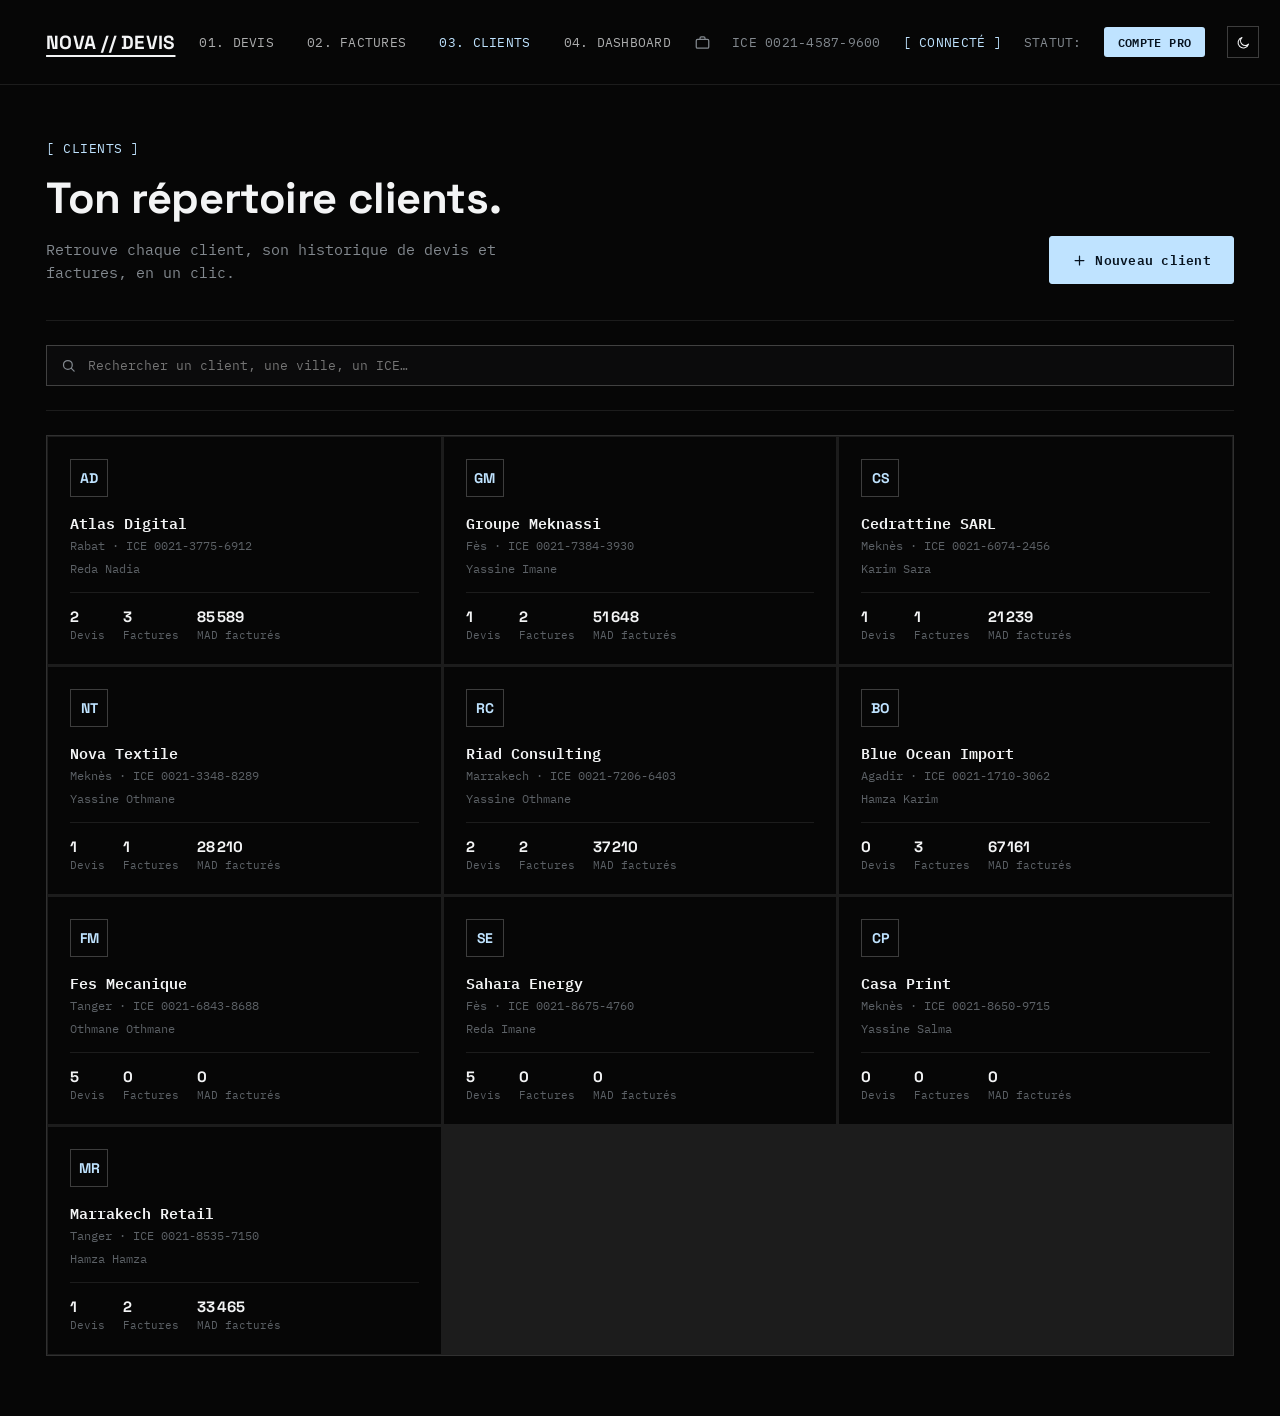
==== commit 6deed9ca: "Update clients.html" ====
--- a/frontend/clients.html
+++ b/frontend/clients.html
@@ -33,6 +33,7 @@
       <span class="tag">[ CONNECTÉ ]</span>
       <span>STATUT:</span>
       <span class="pill">COMPTE PRO</span>
+      <button class="theme-toggle" aria-label="Changer de thème"></button>
     </div>
     <button class="nav-burger"><svg width="16" height="16" viewBox="0 0 24 24" fill="none" stroke="currentColor" stroke-width="2" stroke-linecap="round"><path d="M4 6h16M4 12h16M4 18h16"/></svg></button>
   </header>
--- a/frontend/css/style.css
+++ b/frontend/css/style.css
@@ -1,180 +1,270 @@
-/* =========================================================
-   NOVA — Design tokens (dark, ice-blue precision theme)
-   ========================================================= */
+/* ==========================================================================
+   NOVA // DEVIS — SHARED DESIGN SYSTEM
+   Dark blueprint aesthetic: Space Grotesk (display) + IBM Plex Mono (data/labels)
+   ========================================================================== */
+
 :root{
-  --bg:            #0B0C0F;
-  --surface:       #121317;
-  --surface-sunken:#08090B;
-  --text:          #FFFFFF;
-  --text-muted:    rgba(255,255,255,0.55);
-  --text-faint:    rgba(255,255,255,0.35);
-  --border:        rgba(255,255,255,0.08);
-  --border-strong: rgba(255,255,255,0.16);
-
-  --accent:        #AFDDFF;
-  --accent-ink:    #c8e8ff;
-  --accent-tint:   rgba(175,221,255,0.12);
-  --accent-tint-2: rgba(175,221,255,0.22);
-
-  --success:       #7CE7A8;
-  --success-tint:  rgba(124,231,168,0.12);
-  --warning:       #FFD479;
-  --warning-tint:  rgba(255,212,121,0.12);
-  --danger:        #FF9494;
-  --danger-tint:   rgba(255,148,148,0.12);
-
-  --radius-sm: 3px;
-  --radius-md: 4px;
-  --radius-lg: 6px;
-  --radius-full: 3px;
-
-  /* 4px base spacing scale — use these instead of arbitrary values */
-  --space-1: 4px;
-  --space-2: 8px;
-  --space-3: 12px;
-  --space-4: 16px;
-  --space-5: 24px;
-  --space-6: 32px;
-  --space-7: 48px;
-  --space-8: 64px;
-
-  --shadow-sm: 0 1px 2px rgba(0,0,0,.4);
-  --shadow-md: 0 4px 16px rgba(0,0,0,.5), 0 1px 2px rgba(0,0,0,.3);
-  --shadow-lg: 0 16px 40px rgba(0,0,0,.6), 0 2px 8px rgba(175,221,255,.06);
-
-  --font-display: 'Space Grotesk', 'Manrope', sans-serif;
-  --font-body: 'Manrope', sans-serif;
-
-  --ease: cubic-bezier(.4,0,.2,1);
-  --ease-out: cubic-bezier(.16,1,.3,1);
-}
-
-/* Toggle = graphite (default) <-> true black, both within the same ice-on-black family */
-html[data-theme="dark"]{
-  --bg:            #000000;
-  --surface:       #0A0A0C;
-  --surface-sunken:#000000;
-  --border:        rgba(255,255,255,0.06);
-  --border-strong: rgba(255,255,255,0.14);
-}
-
-*,*::before,*::after{ box-sizing:border-box; }
-html{ scroll-behavior:smooth; }
+  --bg:#060606;
+  --surface:#0B0B0C;
+  --surface-2:#111214;
+  --line:rgba(255,255,255,.09);
+  --line-strong:rgba(255,255,255,.22);
+  --ink:#F3F4F5;
+  --muted:#83898f;
+  --muted-2:#5c6166;
+  --accent:#BFE3FF;
+  --accent-rgb:191,227,255;
+  --accent-dim:rgba(var(--accent-rgb),.14);
+  --accent-ink:#07131f;
+  --green:#8FE3B8;
+  --green-rgb:143,227,184;
+  --green-dim:rgba(var(--green-rgb),.14);
+  --red:#FF9A9A;
+  --red-rgb:255,154,154;
+  --red-dim:rgba(var(--red-rgb),.13);
+  --ease:cubic-bezier(.22,.68,.32,1);
+}
+
+[data-theme="light"]{
+  --bg:#FFFFFF;
+  --surface:#FFFFFF;
+  --surface-2:#F3F4F6;
+  --line:rgba(10,12,15,.10);
+  --line-strong:rgba(10,12,15,.24);
+  --ink:#101113;
+  --muted:#5B6066;
+  --muted-2:#9a9ea3;
+  --accent:#1C6FD1;
+  --accent-rgb:28,111,209;
+  --accent-ink:#FFFFFF;
+  --green:#1F9D6B;
+  --green-rgb:31,157,107;
+  --red:#D64545;
+  --red-rgb:214,69,69;
+}
+*,*::before,*::after{box-sizing:border-box;}
+html,body{margin:0;background:var(--bg);}
 body{
-  margin:0;
-  font-family:var(--font-body);
-  background:var(--bg);
-  color:var(--text);
+  font-family:'IBM Plex Mono', monospace;
+  color:var(--ink);
   -webkit-font-smoothing:antialiased;
-  transition:background .25s var(--ease), color .25s var(--ease);
-}
-img{ max-width:100%; display:block; }
-a{ color:inherit; text-decoration:none; }
-button{ font-family:inherit; }
-::selection{ background:var(--accent-tint-2); color:var(--accent-ink); }
-
-:focus-visible{
-  outline: 2px solid var(--accent);
-  outline-offset: 2px;
-  border-radius:2px;
-}
-
-h1,h2,h3,h4{
-  font-family:var(--font-display);
-  margin:0;
-  letter-spacing:-0.02em;
-  line-height:1.15;
-}
-
-p{ margin:0; line-height:1.6; color:var(--text-muted); }
-
-/* Buttons */
+}
+a{color:inherit;text-decoration:none;}
+h1,h2,h3,h4{font-family:'Space Grotesk',sans-serif;font-weight:700;margin:0;letter-spacing:-.01em;color:var(--ink);}
+p{margin:0;color:var(--muted);line-height:1.6;}
+button{font-family:inherit;}
+::selection{background:var(--accent);color:var(--accent-ink);}
+a:focus-visible,button:focus-visible,input:focus-visible,select:focus-visible,textarea:focus-visible{
+  outline:1.5px solid var(--accent);outline-offset:2px;
+}
+
+.stage{max-width:1600px;margin:0 auto;}
+.wrap{padding:0 clamp(20px,3.6vw,52px);}
+
+/* ---------------- NAV ---------------- */
+.nav{
+  display:flex;align-items:center;justify-content:space-between;gap:24px;
+  padding:26px clamp(20px,3.6vw,52px);border-bottom:1px solid var(--line);
+  font-size:13px;letter-spacing:.02em;
+}
+.logo{
+  font-family:'Space Grotesk',sans-serif;font-weight:700;font-size:19px;
+  text-decoration:underline;text-underline-offset:6px;text-decoration-thickness:2px;
+  white-space:nowrap;
+}
+.nav-links{display:flex;gap:clamp(14px,2.6vw,40px);}
+.nav-links a{color:var(--ink);opacity:.7;transition:opacity .2s,color .2s;white-space:nowrap;}
+.nav-links a:hover{opacity:1;}
+.nav-links a.active{opacity:1;color:var(--accent);}
+.nav-right{display:flex;align-items:center;gap:clamp(10px,2vw,22px);color:var(--muted);white-space:nowrap;}
+.nav-right .tag{color:var(--accent);}
+.nav-icon{width:15px;height:15px;flex:none;color:var(--muted);}
+.nav-burger{display:none;background:none;border:1px solid var(--line-strong);color:var(--ink);width:34px;height:34px;align-items:center;justify-content:center;cursor:pointer;}
+
+/* ---------------- Pills / badges ---------------- */
+.pill{
+  background:var(--accent);color:var(--accent-ink);font-weight:600;
+  padding:5px 14px;border-radius:3px;font-size:12px;letter-spacing:.03em;display:inline-block;
+}
+.badge{display:inline-flex;align-items:center;gap:6px;font-size:11.5px;letter-spacing:.03em;padding:4px 10px;border:1px solid var(--line-strong);}
+.badge::before{content:"";width:6px;height:6px;border-radius:50%;background:currentColor;}
+.badge.gray{color:var(--muted);}
+.badge.blue{color:var(--accent);border-color:rgba(var(--accent-rgb),.35);background:var(--accent-dim);}
+.badge.green{color:var(--green);border-color:rgba(var(--green-rgb),.35);background:var(--green-dim);}
+.badge.red{color:var(--red);border-color:rgba(var(--red-rgb),.35);background:var(--red-dim);}
+
+/* ---------------- Buttons ---------------- */
 .btn{
-  display:inline-flex;
-  align-items:center;
-  justify-content:center;
-  gap:8px;
-  padding:11px 20px;
-  border-radius:var(--radius-sm);
-  font-size:14px;
-  font-weight:600;
-  border:1px solid transparent;
-  cursor:pointer;
-  transition:transform .15s var(--ease), box-shadow .2s var(--ease), background .2s var(--ease), border-color .2s var(--ease);
+  display:inline-flex;align-items:center;justify-content:center;gap:8px;
+  padding:12px 22px;border:1px solid var(--line-strong);background:transparent;color:var(--ink);
+  font-size:13px;font-weight:500;letter-spacing:.02em;cursor:pointer;border-radius:3px;
+  transition:transform .2s var(--ease), background .2s, border-color .2s, box-shadow .2s;
   white-space:nowrap;
 }
-.btn:active{ transform:translateY(1px) scale(.99); }
-.btn svg{ width:16px; height:16px; }
-
-.btn-primary{
-  background:var(--accent);
-  color:#000;
-  box-shadow:0 1px 2px rgba(175,221,255,.15), 0 6px 16px rgba(175,221,255,.12);
-}
-.btn-primary:hover{ background:var(--accent-ink); box-shadow:0 2px 6px rgba(175,221,255,.2), 0 10px 22px rgba(175,221,255,.16); }
-
-.btn-secondary{
-  background:var(--surface);
-  color:var(--text);
-  border-color:var(--border-strong);
-}
-.btn-secondary:hover{ border-color:var(--accent); color:var(--accent); }
-
-.btn-ghost{
-  background:transparent;
-  color:var(--text-muted);
-}
-.btn-ghost:hover{ color:var(--text); background:var(--surface-sunken); }
-
-.btn-sm{ padding:7px 13px; font-size:13px; border-radius:3px; }
-.btn-lg{ padding:14px 26px; font-size:15px; border-radius:3px; }
-.btn-block{ width:100%; }
-.btn-danger-ghost{ color:var(--danger); }
-.btn-danger-ghost:hover{ background:var(--danger-tint); }
-
-/* Wordmark (sidebar brand) */
-.brand{
-  display:flex; align-items:center; gap:9px;
-  font-family:var(--font-display);
-  font-weight:700;
-  font-size:17px;
-  letter-spacing:-0.01em;
-}
-.brand-mark{
-  width:24px; height:24px;
-  border-radius:3px;
-  background:var(--accent);
-  position:relative;
-  flex-shrink:0;
-}
-.brand-mark::after{
-  content:"";
-  position:absolute; inset:6px;
-  border-radius:1px;
-  background:#000;
-  opacity:.85;
-  clip-path:polygon(0 100%, 100% 0, 100% 35%, 35% 100%);
-}
-
-/* Scroll-reveal */
-.reveal{
-  opacity:0;
-  transform:translateY(18px);
-  transition:opacity .55s var(--ease-out), transform .55s var(--ease-out);
-}
-.reveal.in-view{ opacity:1; transform:translateY(0); }
+.btn svg{width:15px;height:15px;flex:none;}
+.btn:hover{border-color:var(--ink);transform:translateY(-1px);}
+.btn-primary{background:var(--accent);color:var(--accent-ink);border-color:var(--accent);font-weight:600;}
+.btn-primary:hover{box-shadow:0 14px 30px -10px rgba(var(--accent-rgb),.35);}
+.btn-sm{padding:8px 14px;font-size:12px;}
+.btn-danger{border-color:rgba(var(--red-rgb),.4);color:var(--red);}
+.btn-danger:hover{background:var(--red-dim);}
+.btn[disabled]{opacity:.4;cursor:not-allowed;transform:none !important;}
+
+/* ---------------- Page header ---------------- */
+.page-head{padding:52px 0 36px;border-bottom:1px solid var(--line);}
+.eyebrow{font-size:12.5px;color:var(--accent);letter-spacing:.04em;margin-bottom:14px;display:inline-block;}
+.page-head h1{font-size:clamp(28px,3.4vw,44px);max-width:640px;}
+.page-head .sub{margin-top:12px;max-width:520px;font-size:14.5px;}
+.page-head-row{display:flex;align-items:flex-end;justify-content:space-between;gap:20px;flex-wrap:wrap;}
+
+/* ---------------- KPI strip ---------------- */
+.kpi-strip{display:grid;grid-template-columns:repeat(4,1fr);border:1px solid var(--line);border-top:none;}
+.kpi{padding:26px clamp(20px,2.4vw,32px);border-right:1px solid var(--line);}
+.kpi:last-child{border-right:none;}
+.kpi .k-label{font-size:11.5px;color:var(--muted);letter-spacing:.03em;margin-bottom:10px;}
+.kpi .k-value{font-family:'Space Grotesk',sans-serif;font-weight:700;font-size:clamp(22px,2.2vw,32px);color:var(--ink);}
+.kpi .k-delta{font-size:11.5px;margin-top:8px;}
+.kpi .k-delta.up{color:var(--green);}
+.kpi .k-delta.down{color:var(--red);}
+
+/* ---------------- Toolbar (search + filters) ---------------- */
+.toolbar{display:flex;flex-wrap:wrap;gap:12px;align-items:center;padding:24px 0;border-bottom:1px solid var(--line);}
+.search-box{display:flex;align-items:center;gap:10px;border:1px solid var(--line-strong);padding:10px 14px;flex:1;min-width:220px;background:var(--surface);}
+.search-box svg{width:15px;height:15px;color:var(--muted);flex:none;}
+.search-box input{border:none;background:transparent;color:var(--ink);font-family:inherit;font-size:13px;outline:none;width:100%;}
+.select{border:1px solid var(--line-strong);background:var(--surface);color:var(--ink);font-family:inherit;font-size:12.5px;padding:10px 12px;cursor:pointer;}
+.filter-chips{display:flex;gap:8px;flex-wrap:wrap;}
+.chip{border:1px solid var(--line-strong);padding:8px 14px;font-size:12px;cursor:pointer;color:var(--muted);transition:.2s;background:transparent;}
+.chip.active{background:var(--accent);color:var(--accent-ink);border-color:var(--accent);}
+.chip:hover:not(.active){border-color:var(--ink);color:var(--ink);}
+
+/* ---------------- Table ---------------- */
+.table-wrap{border:1px solid var(--line);border-top:none;overflow-x:auto;}
+table{width:100%;border-collapse:collapse;font-size:13px;min-width:720px;}
+thead th{
+  text-align:left;font-weight:500;color:var(--muted);font-size:11px;letter-spacing:.04em;
+  padding:14px 20px;border-bottom:1px solid var(--line);white-space:nowrap;
+}
+tbody td{padding:16px 20px;border-bottom:1px solid var(--line);vertical-align:middle;}
+tbody tr{transition:background .2s;}
+tbody tr:hover{background:rgba(255,255,255,.02);}
+tbody tr:last-child td{border-bottom:none;}
+td.num, th.num{text-align:right;}
+.row-title{font-weight:600;color:var(--ink);}
+.row-sub{font-size:11.5px;color:var(--muted-2);margin-top:2px;}
+.row-actions{display:flex;gap:6px;justify-content:flex-end;}
+.icon-btn{width:30px;height:30px;border:1px solid var(--line-strong);background:transparent;color:var(--muted);
+  display:inline-flex;align-items:center;justify-content:center;cursor:pointer;transition:.2s;}
+.icon-btn:hover{border-color:var(--accent);color:var(--accent);}
+.icon-btn svg{width:14px;height:14px;}
+
+/* ---------------- Cards ---------------- */
+.card{border:1px solid var(--line);background:var(--surface);padding:22px;}
+.card-head{display:flex;align-items:center;justify-content:space-between;margin-bottom:18px;}
+.card-head h3{font-size:15px;}
+.grid-2{display:grid;grid-template-columns:1.6fr 1fr;gap:0;border:1px solid var(--line);}
+.grid-2 > div{padding:26px;}
+.grid-2 > div:first-child{border-right:1px solid var(--line);}
+.client-card{border:1px solid var(--line);padding:22px;transition:border-color .2s, transform .2s var(--ease);background:var(--surface);}
+.client-card:hover{border-color:var(--line-strong);transform:translateY(-2px);}
+.client-cards{display:grid;grid-template-columns:repeat(3,1fr);gap:1px;background:var(--line);border:1px solid var(--line);}
+.client-cards .client-card{background:var(--bg);}
+
+/* ---------------- Empty / loading states ---------------- */
+.empty{padding:80px 24px;text-align:center;border:1px solid var(--line);border-top:none;}
+.empty .glyph{width:44px;height:44px;margin:0 auto 20px;color:var(--muted-2);}
+.empty h3{font-size:17px;margin-bottom:8px;}
+.empty p{max-width:320px;margin:0 auto 20px;font-size:13px;}
+
+/* ---------------- Modal / drawer ---------------- */
+.overlay{position:fixed;inset:0;background:rgba(0,0,0,.6);backdrop-filter:blur(2px);z-index:400;display:none;align-items:stretch;justify-content:flex-end;}
+.overlay.open{display:flex;}
+.drawer{width:min(520px,100%);background:var(--bg);border-left:1px solid var(--line-strong);height:100%;overflow-y:auto;
+  transform:translateX(100%);transition:transform .35s var(--ease);padding:32px;}
+.overlay.open .drawer{transform:translateX(0);}
+.drawer-head{display:flex;align-items:center;justify-content:space-between;margin-bottom:26px;}
+.drawer-close{width:32px;height:32px;border:1px solid var(--line-strong);background:transparent;color:var(--ink);cursor:pointer;display:flex;align-items:center;justify-content:center;}
+.modal-center{position:fixed;inset:0;background:rgba(0,0,0,.6);z-index:400;display:none;align-items:center;justify-content:center;padding:20px;}
+.modal-center.open{display:flex;}
+.modal-box{width:100%;max-width:420px;background:var(--bg);border:1px solid var(--line-strong);padding:28px;
+  transform:scale(.95);opacity:0;transition:transform .25s var(--ease),opacity .25s var(--ease);}
+.modal-center.open .modal-box{transform:scale(1);opacity:1;}
+
+/* ---------------- Forms ---------------- */
+.field{margin-bottom:18px;}
+.field label{display:block;font-size:11.5px;color:var(--muted);letter-spacing:.03em;margin-bottom:8px;}
+.field input,.field select,.field textarea{
+  width:100%;padding:11px 13px;border:1px solid var(--line-strong);background:var(--surface);color:var(--ink);
+  font-family:inherit;font-size:13.5px;transition:border-color .2s;
+}
+.field input:focus,.field select:focus,.field textarea:focus{outline:none;border-color:var(--accent);}
+.field-row{display:grid;grid-template-columns:1fr 1fr;gap:14px;}
+.hint{font-size:11px;color:var(--muted-2);margin-top:6px;}
+
+/* ---------------- Line items (devis/facture builder) ---------------- */
+.line-item{display:grid;grid-template-columns:2.2fr .7fr 1fr 1fr auto;gap:10px;align-items:center;padding:10px 0;border-bottom:1px solid var(--line);}
+.line-item input{padding:9px 10px;font-size:12.5px;}
+.line-total{font-size:13px;color:var(--accent);text-align:right;}
+.add-line{margin-top:12px;font-size:12px;color:var(--accent);cursor:pointer;display:inline-flex;align-items:center;gap:6px;}
+.totals-box{margin-top:18px;padding-top:18px;border-top:1px solid var(--line-strong);}
+.totals-row{display:flex;justify-content:space-between;font-size:13px;padding:4px 0;color:var(--muted);}
+.totals-row.grand{color:var(--ink);font-weight:700;font-size:16px;font-family:'Space Grotesk',sans-serif;padding-top:10px;}
+
+/* ---------------- AI suggestion strip ---------------- */
+.ai-strip{display:flex;gap:12px;align-items:flex-start;padding:14px 16px;border:1px dashed rgba(var(--accent-rgb),.35);background:var(--accent-dim);margin-top:16px;}
+.ai-strip svg{width:16px;height:16px;color:var(--accent);flex:none;margin-top:1px;}
+.ai-strip p{font-size:12.5px;color:#cfe4f4;}
+
+/* ---------------- Toasts ---------------- */
+.toast-stack{position:fixed;bottom:24px;right:24px;z-index:1000;display:flex;flex-direction:column;gap:10px;}
+.toast{display:flex;align-items:center;gap:10px;background:var(--surface-2);border:1px solid var(--line-strong);padding:13px 18px;
+  font-size:13px;min-width:260px;transform:translateY(12px);opacity:0;animation:toast-in .35s var(--ease) forwards;}
+.toast.leaving{animation:toast-out .3s var(--ease) forwards;}
+.toast .tick{width:18px;height:18px;border-radius:50%;background:var(--accent);color:var(--accent-ink);display:flex;align-items:center;justify-content:center;flex:none;}
+.toast .tick svg{width:11px;height:11px;}
+@keyframes toast-in{to{transform:translateY(0);opacity:1;}}
+@keyframes toast-out{to{transform:translateY(12px);opacity:0;}}
+
+/* ---------------- Blueprint decorative background (reused across pages) ---------------- */
+.bp-grid{position:absolute;inset:0;z-index:0;pointer-events:none;
+  background-image:linear-gradient(var(--line) 1px, transparent 1px),linear-gradient(90deg, var(--line) 1px, transparent 1px);
+  background-size:64px 64px;opacity:.5;}
+.bp-plus{position:absolute;width:11px;height:11px;color:var(--line-strong);opacity:.5;pointer-events:none;}
+.bp-plus svg{width:100%;height:100%;}
+
+/* ---------------- Section reveal ---------------- */
+.reveal{opacity:0;transform:translateY(14px);transition:opacity .5s var(--ease), transform .5s var(--ease);}
+.reveal.in-view{opacity:1;transform:translateY(0);}
+
+/* ---------------- Utility ---------------- */
+.flex{display:flex;}.items-center{align-items:center;}.justify-between{justify-content:space-between;}
+.gap-8{gap:8px;}.gap-12{gap:12px;}.mt-8{margin-top:8px;}.mt-16{margin-top:16px;}.mt-24{margin-top:24px;}.mt-32{margin-top:32px;}
+.text-right{text-align:right;}.muted{color:var(--muted);}.small{font-size:12px;}
+
 @media (prefers-reduced-motion: reduce){
-  .reveal{ opacity:1; transform:none; transition:none; }
-}
-
-/* Theme toggle button */
+  *,*::before,*::after{animation-duration:.001ms !important;animation-iteration-count:1 !important;transition-duration:.001ms !important;}
+}
+
+@media (max-width:900px){
+  .nav-links{display:none;}
+  .nav-burger{display:flex;}
+  .kpi-strip{grid-template-columns:repeat(2,1fr);}
+  .kpi:nth-child(2){border-right:none;}
+  .kpi:nth-child(3){border-right:1px solid var(--line);border-top:1px solid var(--line);}
+  .kpi:nth-child(4){border-top:1px solid var(--line);}
+  .grid-2{grid-template-columns:1fr;}
+  .grid-2 > div:first-child{border-right:none;border-bottom:1px solid var(--line);}
+  .client-cards{grid-template-columns:1fr;}
+  .field-row{grid-template-columns:1fr;}
+  .line-item{grid-template-columns:1fr;gap:6px;}
+  .drawer{width:100%;}
+}
+
+/* ---------------- Theme toggle ---------------- */
 .theme-toggle{
-  width:36px; height:36px; border-radius:3px; border:1px solid var(--border-strong);
-  background:var(--surface); display:flex; align-items:center; justify-content:center; cursor:pointer;
-  color:var(--text-muted);
-}
-.theme-toggle:hover{ color:var(--text); border-color:var(--accent); }
-.theme-toggle svg{ width:16px; height:16px; }
-.theme-toggle .icon-sun{ display:none; }
-html[data-theme="dark"] .theme-toggle .icon-moon{ display:none; }
-html[data-theme="dark"] .theme-toggle .icon-sun{ display:block; }+  width:32px;height:32px;border:1px solid var(--line-strong);background:transparent;color:var(--ink);
+  display:inline-flex;align-items:center;justify-content:center;cursor:pointer;flex:none;
+  transition:border-color .2s, transform .3s var(--ease);
+}
+.theme-toggle:hover{border-color:var(--accent);}
+.theme-toggle svg{width:15px;height:15px;}
